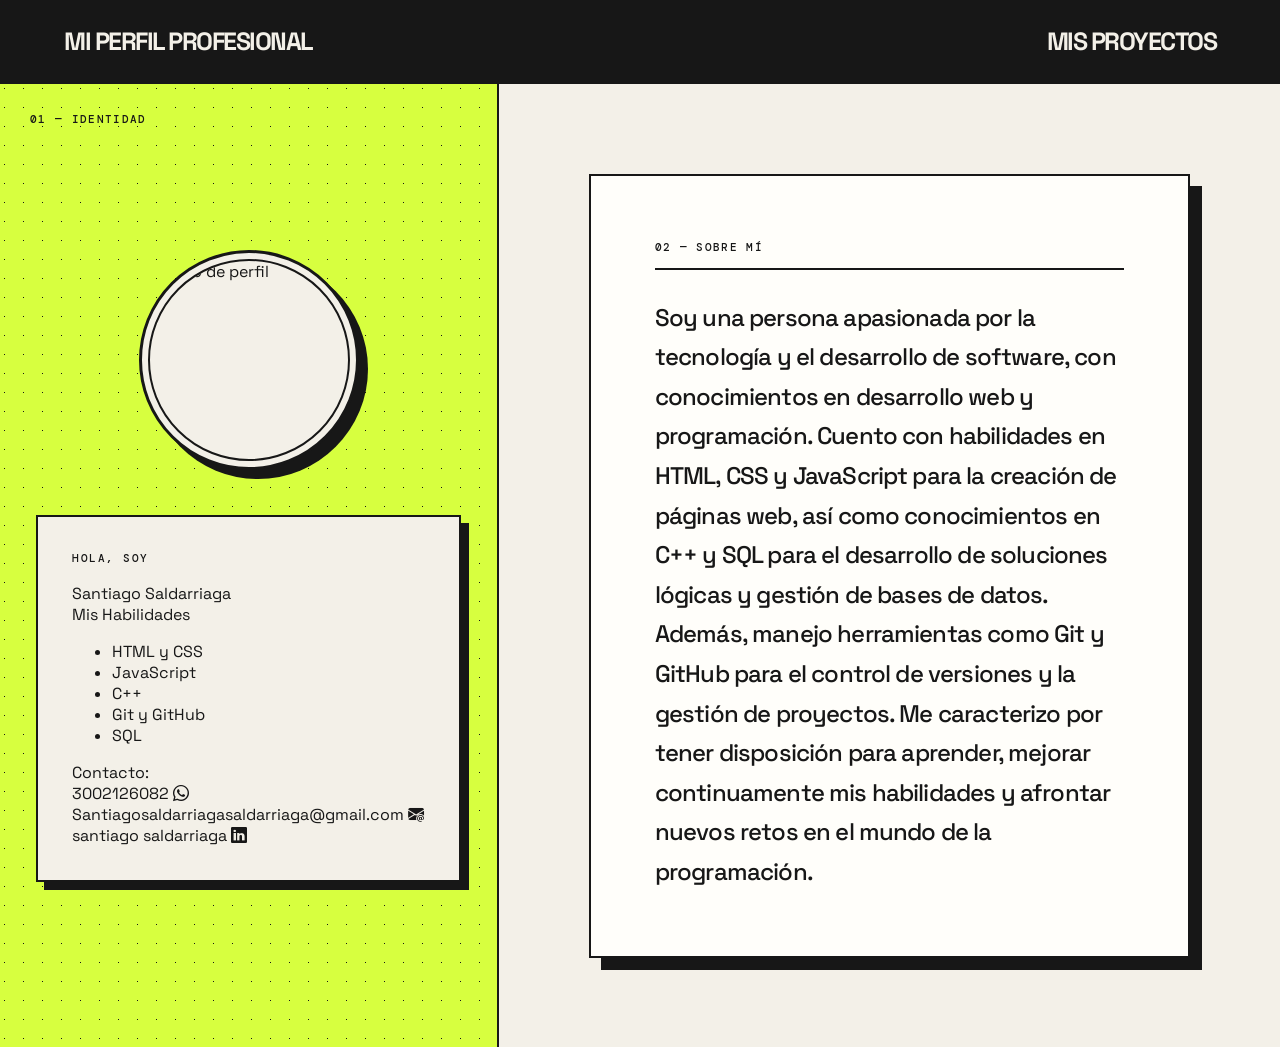
==== grid.html @ 8b12eed1 "agregue pagina de proyectos" ====
<!DOCTYPE html>
<html lang="es">

<head>
    <meta charset="UTF-8">
    <meta name="viewport" content="width=device-width, initial-scale=1.0">
    <meta name="theme-color" content="#171717">
    <title>Mi Perfil Profesional</title>
    <link rel="stylesheet" href="https://cdn.jsdelivr.net/npm/bootstrap-icons@1.13.1/font/bootstrap-icons.min.css">
    <link rel="stylesheet" href="./grid.css">
</head>

<body>
    <header>
        <h1>Mi Perfil Profesional</h1>
        <a href="./mproyect.html"><h2>Mis Proyectos</h2></a>
    </header>
    <main class="contenedor">
        <section class="perfil">
            <div class="cuadro1"><img src="./IMAGENES/EleanorAccoladeGlyph.webp" alt="Foto de perfil"></div>
            <div class="cuadro2">
                Santiago Saldarriaga
                <br>
                Mis Habilidades
                <ul>
                    <li>HTML y CSS</li>
                    <li>JavaScript</li>
                    <li>C++</li>
                    <li>Git y GitHub</li>
                    <li>SQL</li>
                </ul>
                Contacto:
                <br>
                3002126082
                <i class="bi bi-whatsapp"></i>
                <br>
                Santiagosaldarriagasaldarriaga@gmail.com
                <i class="bi bi-envelope-at-fill"></i>
                <br>
                santiago saldarriaga
                <i class="bi bi-linkedin"></i>
            </div>
        </section>
        <section class="informacion">
            <div class="descripcion">
                Soy una persona apasionada por la tecnología y el desarrollo de software, con conocimientos en
                desarrollo web y programación. Cuento con habilidades en HTML, CSS y JavaScript para la creación de
                páginas web, así como conocimientos en C++ y SQL para el desarrollo de soluciones lógicas y gestión de
                bases de datos.
                Además, manejo herramientas como Git y GitHub para el control de versiones y la gestión de proyectos. Me
                caracterizo por tener disposición para aprender, mejorar continuamente mis habilidades y afrontar nuevos
                retos en el mundo de la programación.
            </div>
        </section>
    </main>
</body>

</html>
---- grid.css ----
@import url('https://fonts.googleapis.com/css2?family=DM+Mono:wght@400;500&family=Space+Grotesk:wght@400;500;600;700&display=swap');

:root {
    font-family: 'Space Grotesk', sans-serif;
    color: #171717;
    background: #f3f0e8;
    font-synthesis: none;
    text-rendering: optimizeLegibility;
    --ink: #171717;
    --paper: #f3f0e8;
    --acid: #d7ff3f;
}

* {
    box-sizing: border-box;
}

body {
    margin: 0;
    min-width: 320px;
}

header {
    position: relative;
    z-index: 1;
    display: flex;
    min-height: 84px;
    align-items: center;
    padding: 16px clamp(22px, 5vw, 76px);
    border-bottom: 2px solid var(--ink);
    background: var(--ink);
    color: var(--paper);
    justify-content: space-between;
}

h1 {
    margin: 0;
    font-size: clamp(18px, 2vw, 25px);
    font-weight: 700;
    letter-spacing: -0.06em;
    text-transform: uppercase;
}
h2 {
    margin: 0;
    font-size: clamp(18px, 2vw, 25px);
    font-weight: 700;
    letter-spacing: -0.06em;
    text-transform: uppercase;
}
header a {
    text-decoration: none;
    color: var(--paper);
}

.contenedor {
    display: grid;
    min-height: calc(100svh - 84px);
    grid-template-columns: minmax(320px, 0.78fr) minmax(0, 1.22fr);
}

.perfil {
    position: relative;
    display: flex;
    min-height: 620px;
    flex-direction: column;
    align-items: center;
    justify-content: center;
    gap: clamp(28px, 5vh, 52px);
    overflow: hidden;
    padding: 56px 36px;
    border-right: 2px solid var(--ink);
    background-color: var(--acid);
    background-image: radial-gradient(var(--ink) 0.8px, transparent 0.8px);
    background-position: -5px -5px;
    background-size: 19px 19px;
}

.perfil::before {
    position: absolute;
    top: 28px;
    left: 30px;
    content: '01 — IDENTIDAD';
    font: 500 11px 'DM Mono', monospace;
    letter-spacing: 0.12em;
}

.cuadro1 {
    position: relative;
    display: grid;
    width: clamp(155px, 18vw, 220px);
    aspect-ratio: 1;
    place-items: center;
    border: 3px solid var(--ink);
    border-radius: 50%;
    background: var(--paper);
    box-shadow: 9px 9px 0 var(--ink);
}

img {
    width: calc(100% - 12px);
    height: calc(100% - 12px);
    border: 2px solid var(--ink);
    border-radius: 50%;
    object-fit: cover;
}

.cuadro2 {
    width: min(100%, 450px);
    padding: clamp(22px, 3vw, 34px);
    border: 2px solid var(--ink);
    background: var(--paper);
    box-shadow: 8px 8px 0 var(--ink);
}

.cuadro2::before {
    display: block;
    margin-bottom: 18px;
    content: 'HOLA, SOY';
    font: 500 11px 'DM Mono', monospace;
    letter-spacing: 0.14em;
}

.informacion {
    display: flex;
    align-items: center;
    justify-content: center;
    padding: clamp(36px, 7vw, 104px);
    background: var(--paper);
}

.descripcion {
    position: relative;
    width: min(100%, 780px);
    padding: clamp(30px, 5vw, 64px);
    border: 2px solid var(--ink);
    background: #fffefa;
    box-shadow: 12px 12px 0 var(--ink);
    font-size: clamp(18px, 2vw, 24px);
    font-weight: 500;
    line-height: 1.65;
    letter-spacing: -0.035em;
}

.descripcion::before {
    display: block;
    margin-bottom: 28px;
    padding-bottom: 14px;
    border-bottom: 2px solid var(--ink);
    content: '02 — SOBRE MÍ';
    font: 500 11px 'DM Mono', monospace;
    letter-spacing: 0.12em;
}

@media (max-width: 760px) {
    header {
        min-height: 72px;
    }

    header::after {
        font-size: 9px;
    }

    .contenedor {
        min-height: auto;
        grid-template-columns: 1fr;
    }

    .perfil {
        min-height: 0;
        padding: 86px 24px 48px;
        border-right: 0;
        border-bottom: 2px solid var(--ink);
    }

    .informacion {
        padding: 48px 24px;
    }

    .descripcion {
        box-shadow: 8px 8px 0 var(--ink);
    }
}

@media (max-width: 420px) {
    header {
        padding-inline: 18px;
    }

    header::after {
        max-width: 75px;
        text-align: right;
    }
}
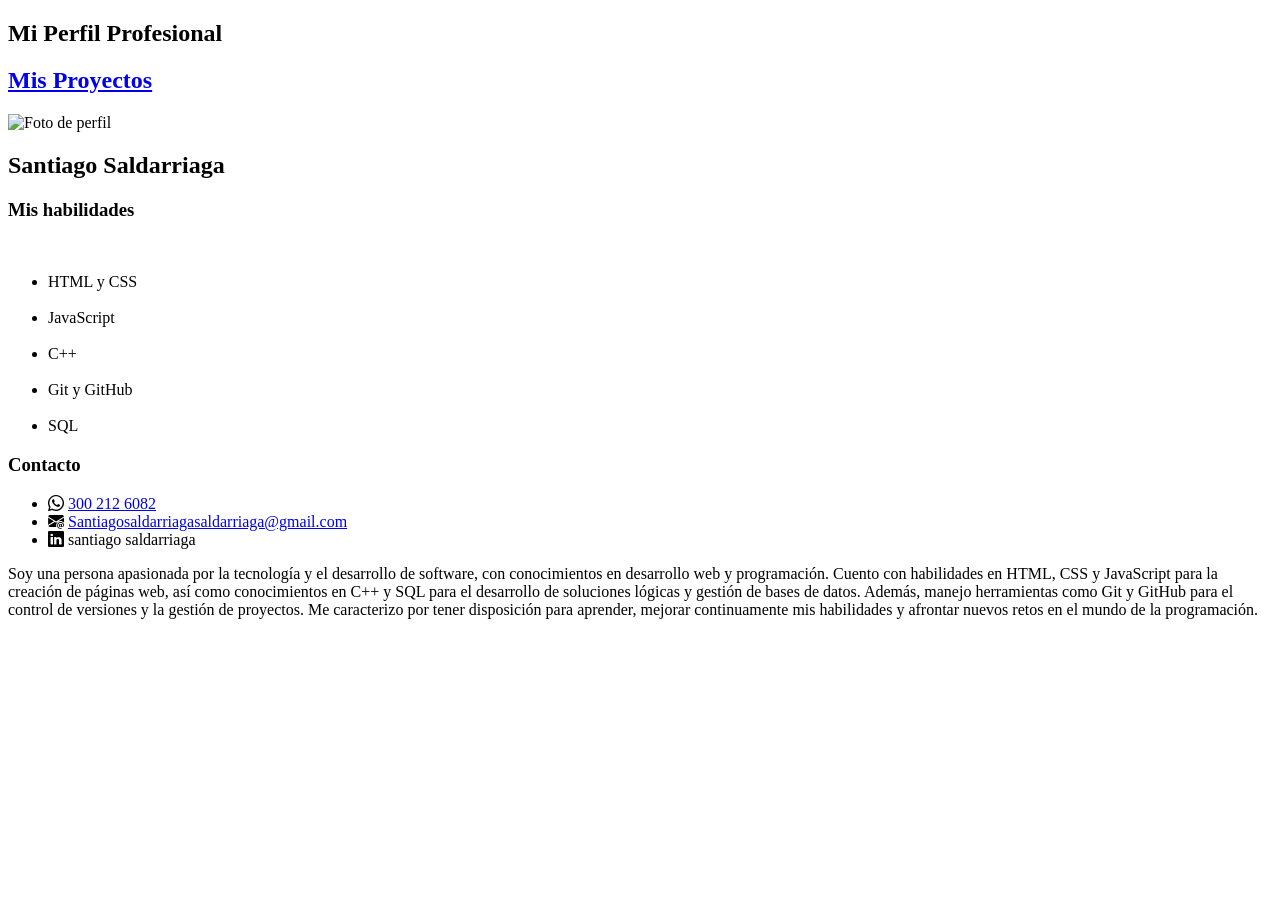
==== commit 8650ce03: "agregue bootstrap2" ====
--- a/grid.html
+++ b/grid.html
@@ -7,42 +7,67 @@
     <meta name="theme-color" content="#171717">
     <title>Mi Perfil Profesional</title>
     <link rel="stylesheet" href="https://cdn.jsdelivr.net/npm/bootstrap-icons@1.13.1/font/bootstrap-icons.min.css">
-    <link rel="stylesheet" href="./grid.css">
+    <link href="https://cdn.jsdelivr.net/npm/bootstrap@6.0.0-alpha.1/dist/css/bootstrap.min.css" rel="stylesheet"
+        integrity="sha384-B/GM4XqrwHnWXNOWMbloTmrYXZg10cakYGmpfsR/bbzQ6JAJI4ihuyADKLnBgrCe" crossorigin="anonymous">
 </head>
 
 <body>
-    <header>
-        <h1>Mi Perfil Profesional</h1>
-        <a href="./mproyect.html"><h2>Mis Proyectos</h2></a>
+    <header class="header my-3 ">
+        <nav class="nav justify-content-between justify-content-center nav-tabs p-5 fg-success fg-50">
+            <h1 class="nav-item font-monospace ">Mi Perfil Profesional</h1>
+            <a class="nav-link-active text-decoration-none fg-success fg-50 font-monospace" href="./mproyect.html">
+                <h2>Mis Proyectos</h2>
+            </a>
+        </nav>
     </header>
-    <main class="contenedor">
-        <section class="perfil">
-            <div class="cuadro1"><img src="./IMAGENES/EleanorAccoladeGlyph.webp" alt="Foto de perfil"></div>
-            <div class="cuadro2">
-                Santiago Saldarriaga
-                <br>
-                Mis Habilidades
-                <ul>
-                    <li>HTML y CSS</li>
-                    <li>JavaScript</li>
-                    <li>C++</li>
-                    <li>Git y GitHub</li>
-                    <li>SQL</li>
-                </ul>
-                Contacto:
-                <br>
-                3002126082
-                <i class="bi bi-whatsapp"></i>
-                <br>
-                Santiagosaldarriagasaldarriaga@gmail.com
-                <i class="bi bi-envelope-at-fill"></i>
-                <br>
-                santiago saldarriaga
-                <i class="bi bi-linkedin"></i>
+    <main class="max-h-100 d-grid font-monospace" style="grid-template-columns: 800px 1fr ">
+        <section class="contenedor d-flex flex-column bg-muted-success ">
+            <div class="d-flex justify-content-center m-5"><img src="./IMAGENES/EleanorAccoladeGlyph.webp"
+                    alt="Foto de perfil"></div>
+            <div class="card shadow-sm border-0 m-5">
+                <div class="card-body p-4">
+                    <h2 class="card-title text-center mb-4">Santiago Saldarriaga</h2>
+                    <section class="mb-4" aria-labelledby="habilidades-title">
+                        <h3 id="habilidades-title" class="h5 mb-3">Mis habilidades</h3>
+                        <br>
+                        <ul class="list-group list-group-flush">
+                            <li class="list-group-item px-0">HTML y CSS</li>
+                            <br>
+                            <li class="list-group-item px-0">JavaScript</li>
+                            <br>
+                            <li class="list-group-item px-0">C++</li>
+                            <br>
+                            <li class="list-group-item px-0">Git y GitHub</li>
+                            <br>
+                            <li class="list-group-item px-0">SQL</li>
+                        </ul>
+                    </section>
+
+                    <section aria-labelledby="contacto-title">
+                        <h3 id="contacto-title" class="h5 mb-3">Contacto</h3>
+                        <ul class="list-unstyled d-flex flex-column gap-3 mb-0">
+                            <li class="d-flex align-items-center gap-2">
+                                <i class="bi bi-whatsapp text-success" aria-hidden="true"></i>
+                                <a class="text-decoration-none text-dark" href="tel:3002126082">300 212 6082</a>
+                            </li>
+                            <li class="d-flex align-items-center gap-2">
+                                <i class="bi bi-envelope-at-fill text-danger" aria-hidden="true"></i>
+                                <a class="text-decoration-none text-dark"
+                                    href="mailto:Santiagosaldarriagasaldarriaga@gmail.com">
+                                    Santiagosaldarriagasaldarriaga@gmail.com
+                                </a>
+                            </li>
+                            <li class="d-flex align-items-center gap-2">
+                                <i class="bi bi-linkedin text-primary" aria-hidden="true"></i>
+                                <span>santiago saldarriaga</span>
+                            </li>
+                        </ul>
+                    </section>
+                </div>
             </div>
         </section>
-        <section class="informacion">
-            <div class="descripcion">
+        <section class="d-flex flex-column  bg-muted-success p-5 ">
+            <article class="d-flex align-items-center justify-content-center bg-muted-secondary bg-90 w-100 h-100">
                 Soy una persona apasionada por la tecnología y el desarrollo de software, con conocimientos en
                 desarrollo web y programación. Cuento con habilidades en HTML, CSS y JavaScript para la creación de
                 páginas web, así como conocimientos en C++ y SQL para el desarrollo de soluciones lógicas y gestión de
@@ -50,9 +75,12 @@
                 Además, manejo herramientas como Git y GitHub para el control de versiones y la gestión de proyectos. Me
                 caracterizo por tener disposición para aprender, mejorar continuamente mis habilidades y afrontar nuevos
                 retos en el mundo de la programación.
-            </div>
+            </article>
         </section>
     </main>
+    <script type="module" src="https://cdn.jsdelivr.net/npm/bootstrap@6.0.0-alpha.1/dist/js/bootstrap.bundle.min.js"
+        integrity="sha384-1a/pXj49ZQ1aHEmrJ+gMw1otqoVsYwlEnlD8mIfY2TV03r20Y0CN7uqx1tQogjPL"
+        crossorigin="anonymous"></script>
 </body>
 
 </html>
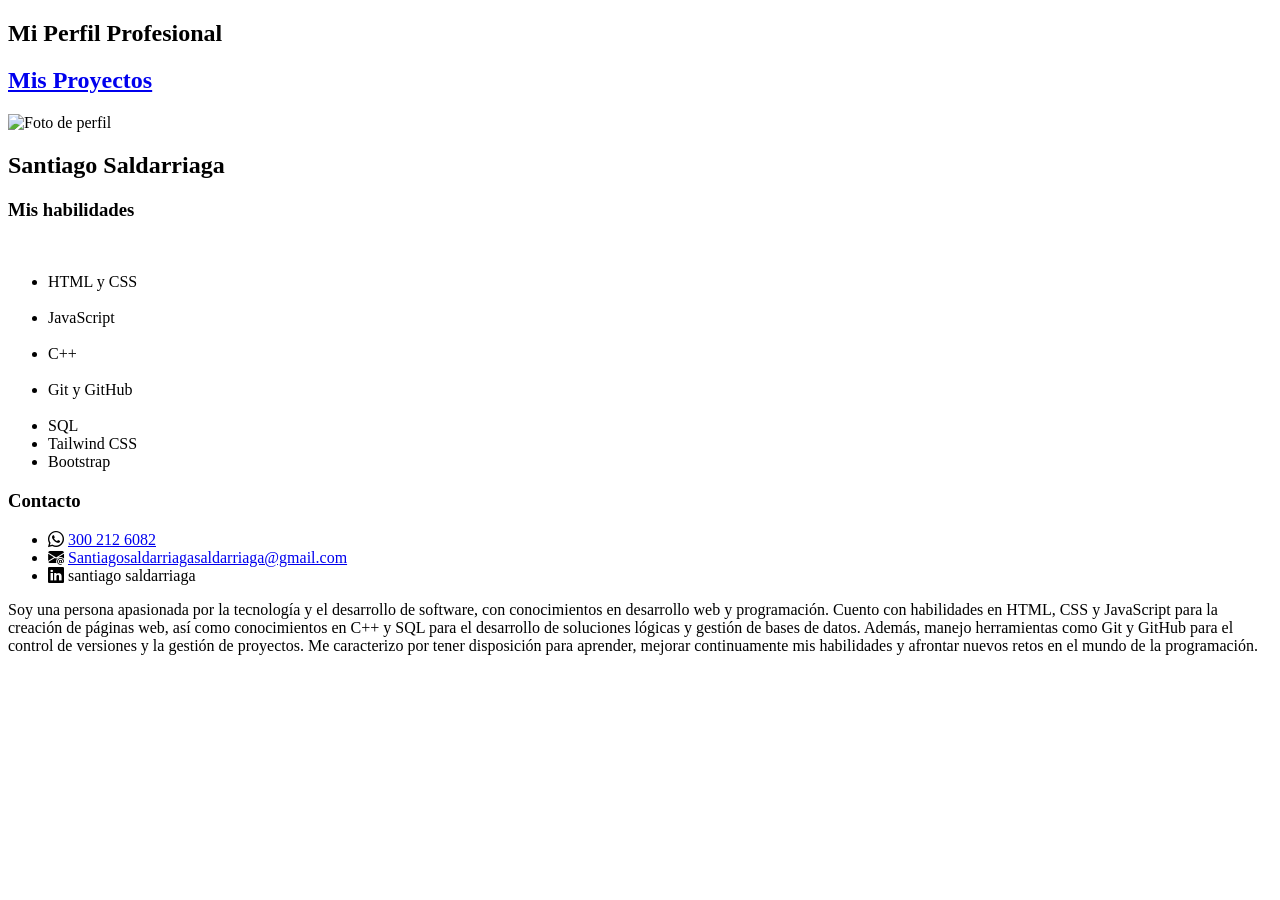
==== commit 6422c1c9: "cree redireccion a los proyectos" ====
--- a/grid.html
+++ b/grid.html
@@ -13,10 +13,10 @@
 
 <body>
     <header class="header my-3 ">
-        <nav class="nav justify-content-between justify-content-center nav-tabs p-5 fg-success fg-50">
-            <h1 class="nav-item font-monospace ">Mi Perfil Profesional</h1>
-            <a class="nav-link-active text-decoration-none fg-success fg-50 font-monospace" href="./mproyect.html">
-                <h2>Mis Proyectos</h2>
+        <nav class="nav justify-content-between justify-content-center nav-tabs p-5 fg-success fg-50 font-monospace ">
+            <h1 class="nav-item text-4xl ">Mi Perfil Profesional</h1>
+            <a class="nav-link-active text-decoration-none fg-success fg-50" href="./mproyect.html">
+                <h2 class="text-4xl">Mis Proyectos</h2>
             </a>
         </nav>
     </header>
@@ -40,6 +40,8 @@
                             <li class="list-group-item px-0">Git y GitHub</li>
                             <br>
                             <li class="list-group-item px-0">SQL</li>
+                            <li class="list-group-item px-0">Tailwind CSS</li>
+                            <li class="list-group-item px-0">Bootstrap</li>
                         </ul>
                     </section>
 
@@ -66,8 +68,9 @@
                 </div>
             </div>
         </section>
-        <section class="d-flex flex-column  bg-muted-success p-5 ">
-            <article class="d-flex align-items-center justify-content-center bg-muted-secondary bg-90 w-100 h-100">
+        <section class="d-flex flex-column  bg-muted-success p-5">
+            <article
+                class="d-flex align-items-center justify-content-center bg-muted-secondary bg-90 w-100 h-100 px-8 rounded-4 shadow-sm">
                 Soy una persona apasionada por la tecnología y el desarrollo de software, con conocimientos en
                 desarrollo web y programación. Cuento con habilidades en HTML, CSS y JavaScript para la creación de
                 páginas web, así como conocimientos en C++ y SQL para el desarrollo de soluciones lógicas y gestión de
